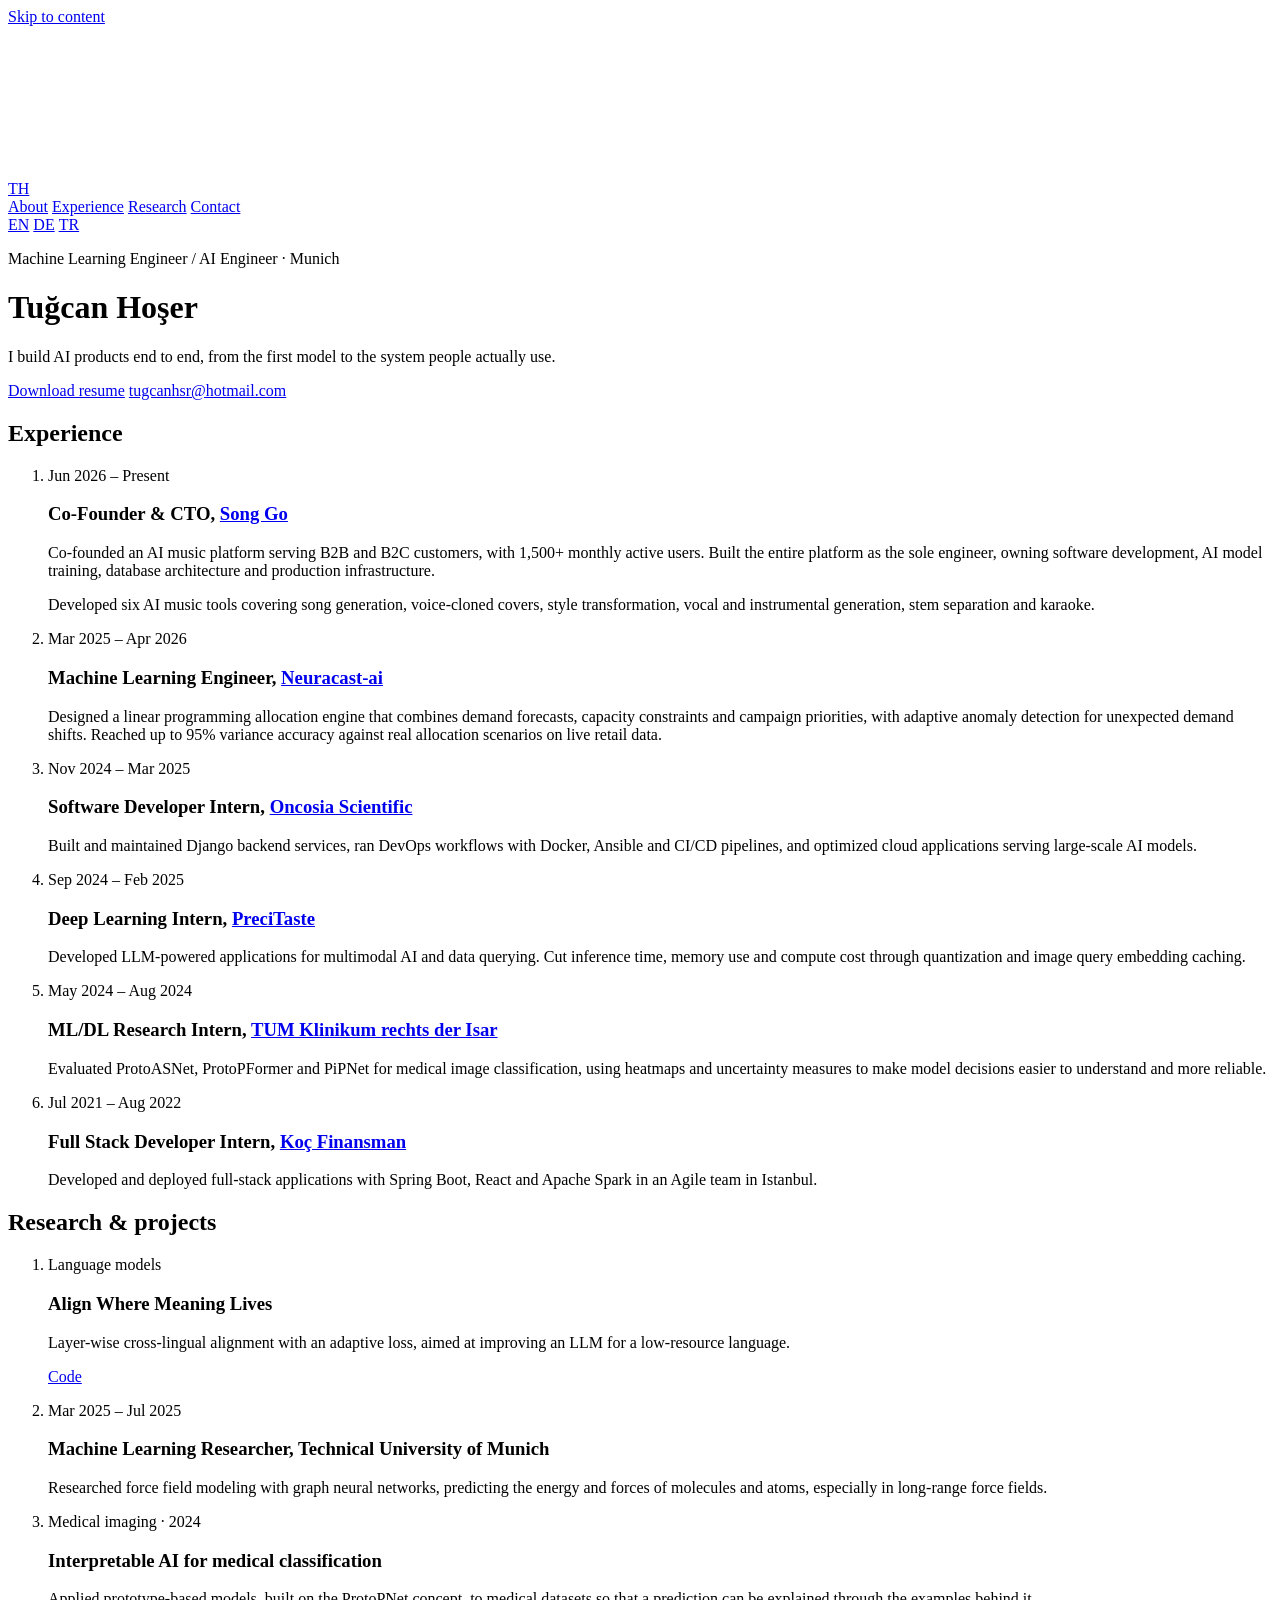
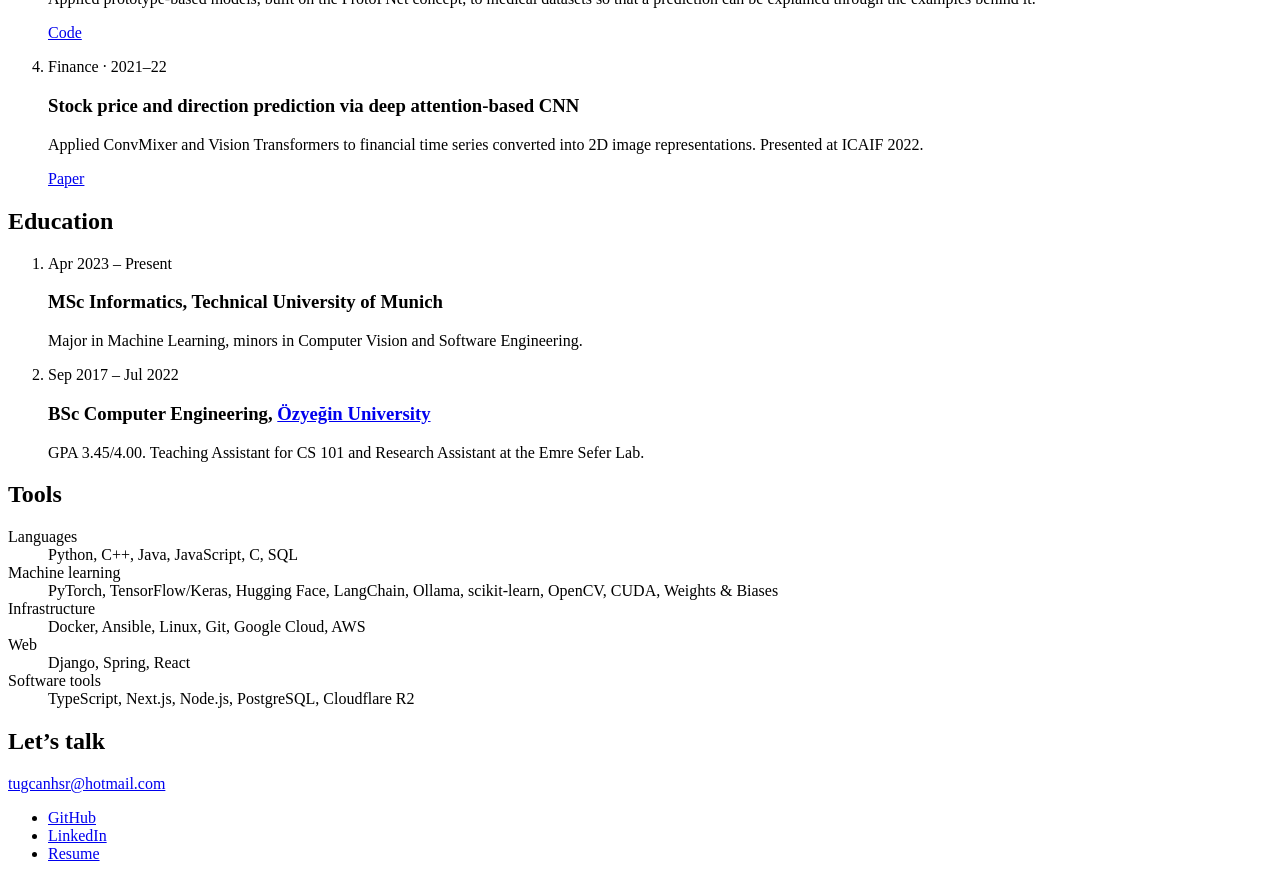
==== public/index.html @ 8f58df99 "Add personal portfolio site Static multi-language site (EN, DE, TR) with home and about pages." ====
<!doctype html>
<html lang="en">
<head>
  <meta charset="utf-8">
  <meta name="viewport" content="width=device-width, initial-scale=1">
  <title>Tuğcan Hoşer — Machine Learning Engineer / AI Engineer</title>
  <meta name="description" content="Machine Learning Engineer in Munich and MSc Informatics student at TUM, working on deep learning, multi-modal models, model optimization and production AI systems.">
  <link rel="canonical" href="https://tugcanhoser.com/">
  <link rel="alternate" hreflang="en" href="https://tugcanhoser.com/">
  <link rel="alternate" hreflang="de" href="https://tugcanhoser.com/de/">
  <link rel="alternate" hreflang="tr" href="https://tugcanhoser.com/tr/">
  <link rel="alternate" hreflang="x-default" href="https://tugcanhoser.com/">
  <link rel="icon" href="/favicon.svg?v=4" type="image/svg+xml">
  <meta name="theme-color" content="#f6f4ee" media="(prefers-color-scheme: light)">
  <meta name="theme-color" content="#11181a" media="(prefers-color-scheme: dark)">
  <meta property="og:type" content="profile">
  <meta property="og:url" content="https://tugcanhoser.com/">
  <meta property="og:title" content="Tuğcan Hoşer — Machine Learning Engineer / AI Engineer">
  <meta property="og:description" content="Deep learning, multi-modal models, model optimization and production AI systems. Based in Munich.">
  <link rel="preload" href="/fonts/newsreader-latin-wght-normal.woff2" as="font" type="font/woff2" crossorigin>
  <link rel="stylesheet" href="/styles.css?v=4">
  <script type="application/ld+json">
  {
    "@context": "https://schema.org",
    "@type": "Person",
    "name": "Tuğcan Hoşer",
    "url": "https://tugcanhoser.com/",
    "jobTitle": "Machine Learning Engineer / AI Engineer",
    "address": { "@type": "PostalAddress", "addressLocality": "Munich", "addressCountry": "DE" },
    "alumniOf": "Özyeğin University",
    "sameAs": [
      "https://github.com/Tugcannn",
      "https://www.linkedin.com/in/tu%C4%9Fcan-ho%C5%9Fer-4b62b41b5/"
    ]
  }
  </script>
</head>
<body>
  <a class="skip" href="#main">Skip to content</a>

  <header class="hero">
    <canvas id="field" aria-hidden="true"></canvas>
    <nav class="nav wrap" aria-label="Main">
      <a class="mark" href="/">TH</a>
      <div class="nav-links">
        <a href="/about/">About</a>
        <a href="#experience">Experience</a>
        <a href="#research">Research</a>
        <a href="#contact">Contact</a>
        <div class="lang" role="group" aria-label="Language">
          <a href="/" lang="en" aria-current="true">EN</a>
          <a href="/de/" lang="de">DE</a>
          <a href="/tr/" lang="tr">TR</a>
        </div>
      </div>
    </nav>
    <div class="hero-body wrap">
      <p class="eyebrow">Machine Learning Engineer / AI Engineer · Munich</p>
      <h1>Tuğcan Hoşer</h1>
      <p class="lede">I build AI products end to end, from the first model to the system people actually use.</p>
      <p class="actions">
        <a class="button" href="/tugcan-hoser-resume.pdf">Download resume</a>
        <a class="text-link" href="mailto:tugcanhsr@hotmail.com">tugcanhsr@hotmail.com</a>
      </p>
    </div>
  </header>

  <main id="main">
    <section class="section wrap" id="experience">
      <h2>Experience</h2>
      <ol class="rows">
        <li class="row">
          <p class="when">Jun 2026 – Present</p>
          <div>
            <h3>Co-Founder &amp; CTO, <a href="https://www.songgo.io">Song Go</a></h3>
            <p>Co-founded an AI music platform serving B2B and B2C customers, with 1,500+ monthly active users. Built the entire platform as the sole engineer, owning software development, AI model training, database architecture and production infrastructure.</p>
            <p>Developed six AI music tools covering song generation, voice-cloned covers, style transformation, vocal and instrumental generation, stem separation and karaoke.</p>
          </div>
        </li>
        <li class="row">
          <p class="when">Mar 2025 – Apr 2026</p>
          <div>
            <h3>Machine Learning Engineer, <a href="https://neuracast-ai.com/en">Neuracast-ai</a></h3>
            <p>Designed a linear programming allocation engine that combines demand forecasts, capacity constraints and campaign priorities, with adaptive anomaly detection for unexpected demand shifts. Reached up to 95% variance accuracy against real allocation scenarios on live retail data.</p>
          </div>
        </li>
        <li class="row">
          <p class="when">Nov 2024 – Mar 2025</p>
          <div>
            <h3>Software Developer Intern, <a href="https://www.oncosia.de/">Oncosia Scientific</a></h3>
            <p>Built and maintained Django backend services, ran DevOps workflows with Docker, Ansible and CI/CD pipelines, and optimized cloud applications serving large-scale AI models.</p>
          </div>
        </li>
        <li class="row">
          <p class="when">Sep 2024 – Feb 2025</p>
          <div>
            <h3>Deep Learning Intern, <a href="https://precitaste.com/eu/">PreciTaste</a></h3>
            <p>Developed LLM-powered applications for multimodal AI and data querying. Cut inference time, memory use and compute cost through quantization and image query embedding caching.</p>
          </div>
        </li>
        <li class="row">
          <p class="when">May 2024 – Aug 2024</p>
          <div>
            <h3>ML/DL Research Intern, <a href="https://www.mri.tum.de/">TUM Klinikum rechts der Isar</a></h3>
            <p>Evaluated ProtoASNet, ProtoPFormer and PiPNet for medical image classification, using heatmaps and uncertainty measures to make model decisions easier to understand and more reliable.</p>
          </div>
        </li>
        <li class="row">
          <p class="when">Jul 2021 – Aug 2022</p>
          <div>
            <h3>Full Stack Developer Intern, <a href="https://www.kocfinans.com.tr/en">Koç Finansman</a></h3>
            <p>Developed and deployed full-stack applications with Spring Boot, React and Apache Spark in an Agile team in Istanbul.</p>
          </div>
        </li>
      </ol>
    </section>

    <section class="section wrap" id="research">
      <h2>Research &amp; projects</h2>
      <ol class="rows">
        <li class="row">
          <p class="when">Language models</p>
          <div>
            <h3>Align Where Meaning Lives</h3>
            <p>Layer-wise cross-lingual alignment with an adaptive loss, aimed at improving an LLM for a low-resource language.</p>
            <p class="links"><a href="https://github.com/Tugcannn/improving-an-llm-for-a-low-resource-language">Code</a></p>
          </div>
        </li>
        <li class="row">
          <p class="when">Mar 2025 – Jul 2025</p>
          <div>
            <h3>Machine Learning Researcher, Technical University of Munich</h3>
            <p>Researched force field modeling with graph neural networks, predicting the energy and forces of molecules and atoms, especially in long-range force fields.</p>
          </div>
        </li>
        <li class="row">
          <p class="when">Medical imaging · 2024</p>
          <div>
            <h3>Interpretable AI for medical classification</h3>
            <p>Applied prototype-based models, built on the ProtoPNet concept, to medical datasets so that a prediction can be explained through the examples behind it.</p>
            <p class="links"><a href="https://github.com/Tugcannn/ProtoAsNet">Code</a></p>
          </div>
        </li>
        <li class="row">
          <p class="when">Finance · 2021–22</p>
          <div>
            <h3>Stock price and direction prediction via deep attention-based CNN</h3>
            <p>Applied ConvMixer and Vision Transformers to financial time series converted into 2D image representations. Presented at ICAIF 2022.</p>
            <p class="links"><a href="https://dl.acm.org/doi/pdf/10.1145/3533271.3561738">Paper</a></p>
          </div>
        </li>
      </ol>
    </section>

    <section class="section wrap" id="education">
      <h2>Education</h2>
      <ol class="rows">
        <li class="row">
          <p class="when">Apr 2023 – Present</p>
          <div>
            <h3>MSc Informatics, Technical University of Munich</h3>
            <p>Major in Machine Learning, minors in Computer Vision and Software Engineering.</p>
          </div>
        </li>
        <li class="row">
          <p class="when">Sep 2017 – Jul 2022</p>
          <div>
            <h3>BSc Computer Engineering, <a href="https://www.ozyegin.edu.tr/en">Özyeğin University</a></h3>
            <p>GPA 3.45/4.00. Teaching Assistant for CS 101 and Research Assistant at the Emre Sefer Lab.</p>
          </div>
        </li>
      </ol>
    </section>

    <section class="section wrap" id="skills">
      <h2>Tools</h2>
      <dl class="tools">
        <div><dt>Languages</dt><dd>Python, C++, Java, JavaScript, C, SQL</dd></div>
        <div><dt>Machine learning</dt><dd>PyTorch, TensorFlow/Keras, Hugging Face, LangChain, Ollama, scikit-learn, OpenCV, CUDA, Weights &amp; Biases</dd></div>
        <div><dt>Infrastructure</dt><dd>Docker, Ansible, Linux, Git, Google Cloud, AWS</dd></div>
        <div><dt>Web</dt><dd>Django, Spring, React</dd></div>
        <div><dt>Software tools</dt><dd>TypeScript, Next.js, Node.js, PostgreSQL, Cloudflare R2</dd></div>
      </dl>
    </section>
  </main>

  <footer class="contact wrap" id="contact">
    <h2>Let’s talk</h2>
    <p class="contact-line"><a href="mailto:tugcanhsr@hotmail.com">tugcanhsr@hotmail.com</a></p>
    <ul class="contact-links">
      <li><a href="https://github.com/Tugcannn">GitHub</a></li>
      <li><a href="https://www.linkedin.com/in/tu%C4%9Fcan-ho%C5%9Fer-4b62b41b5/">LinkedIn</a></li>
      <li><a href="/tugcan-hoser-resume.pdf">Resume</a></li>
    </ul>
  </footer>

  <script src="/field.js" defer></script>
</body>
</html>
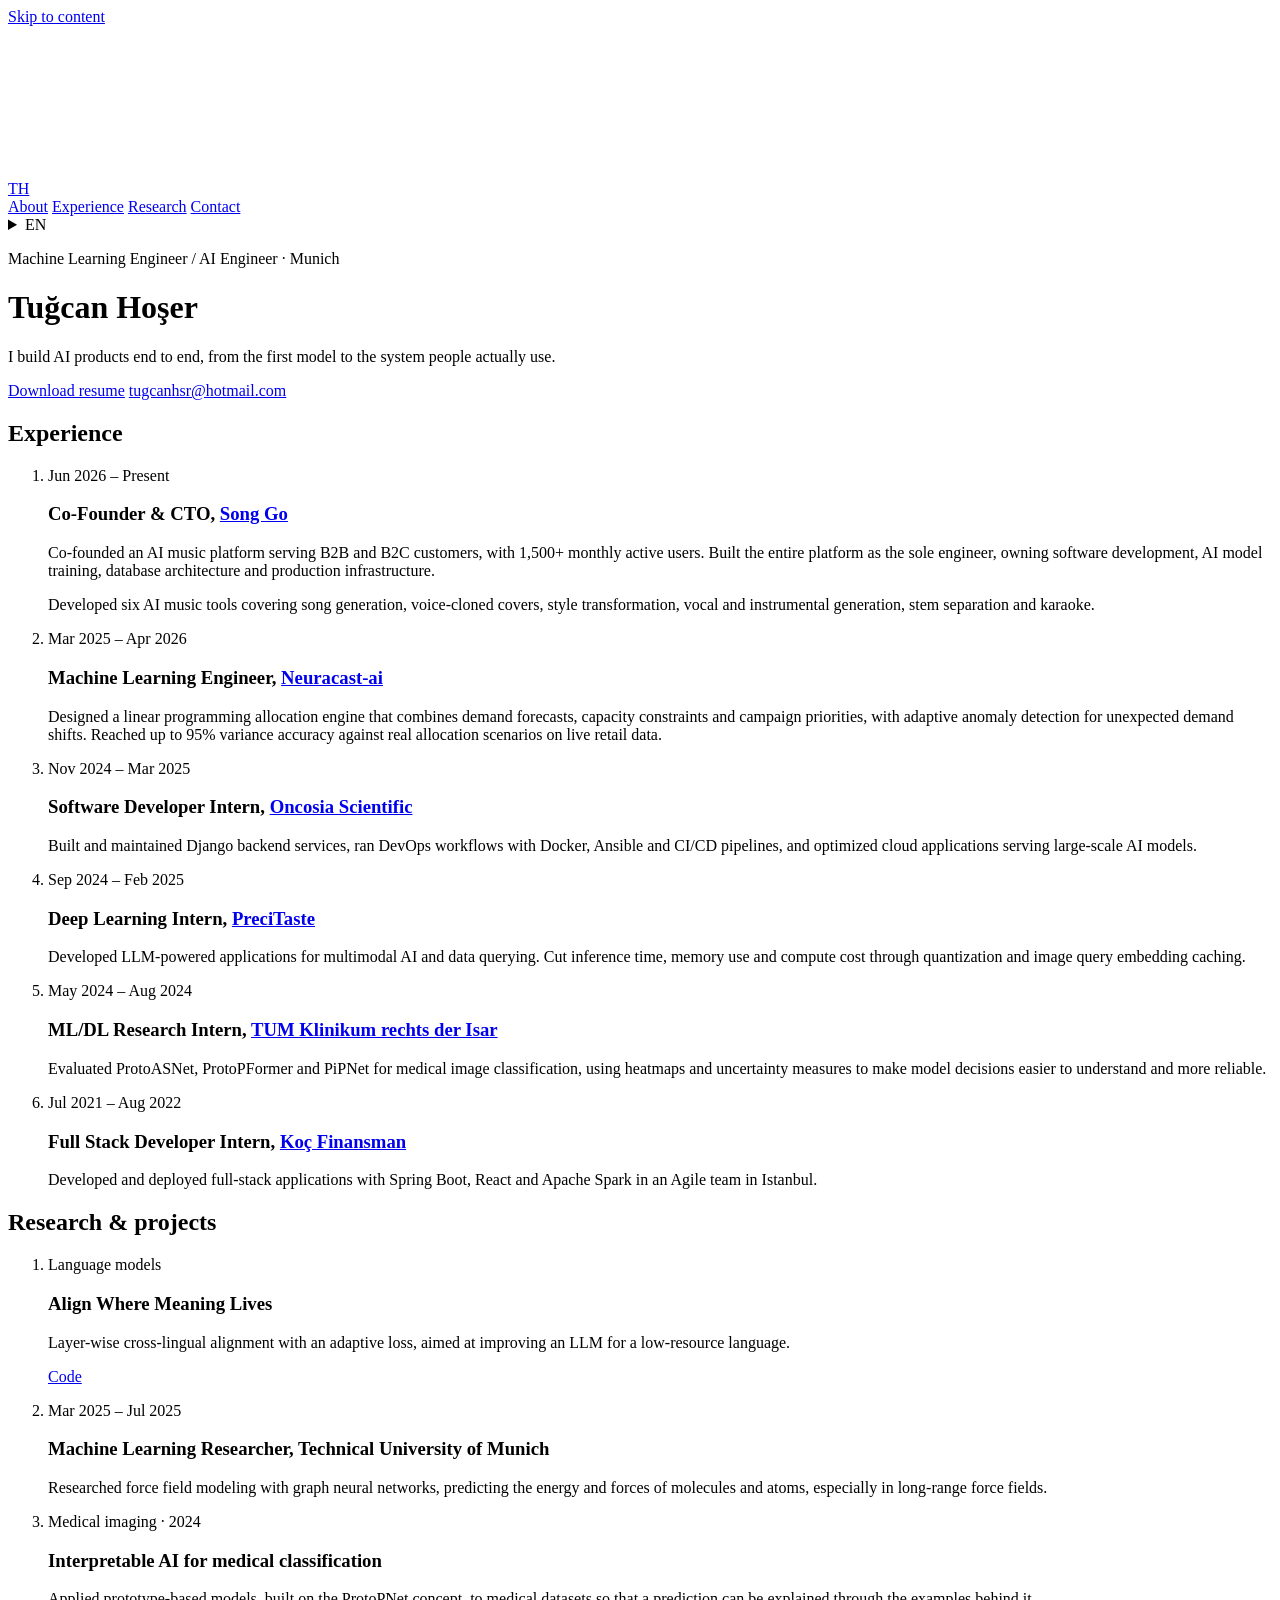
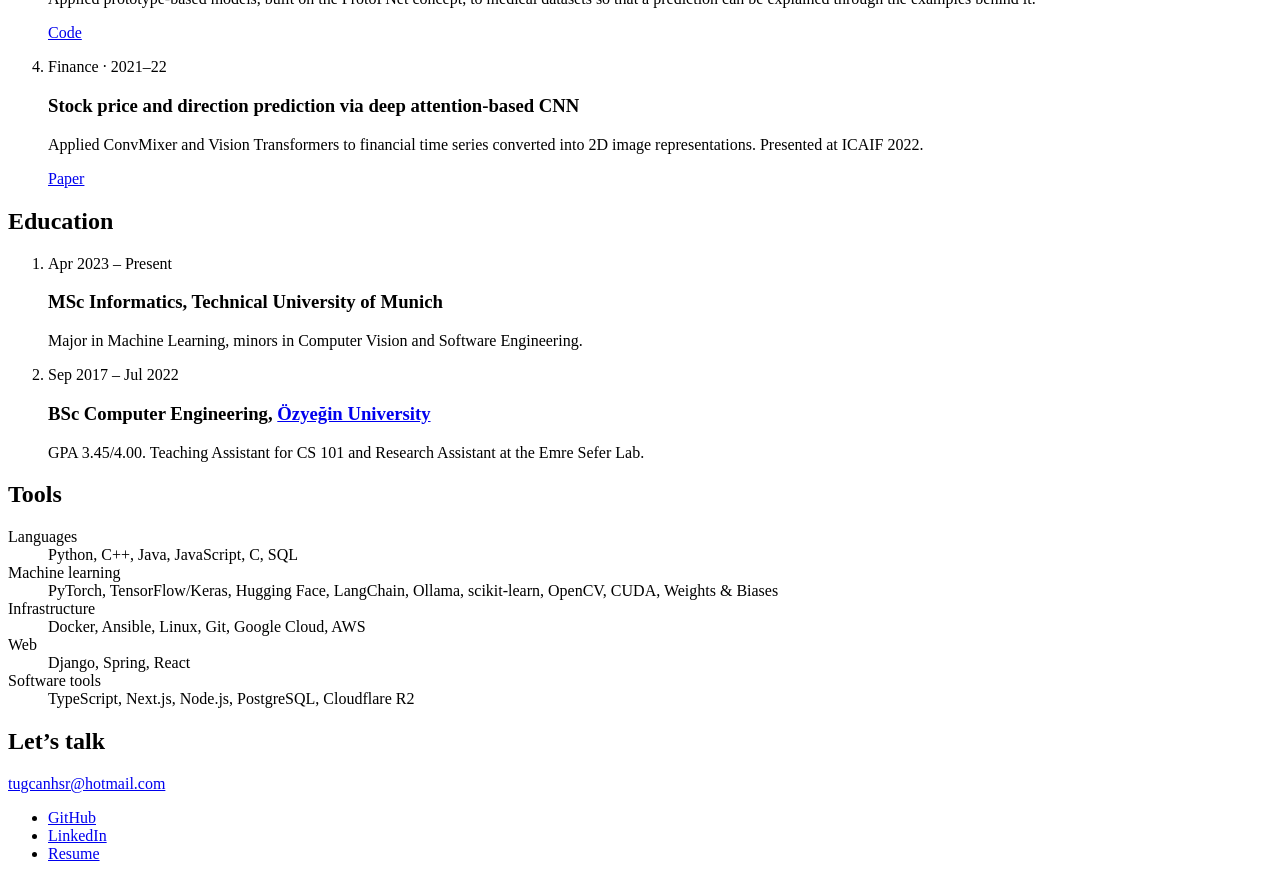
==== commit 7ab243b7: "Use a dropdown for the language switcher" ====
--- a/public/index.html
+++ b/public/index.html
@@ -18,7 +18,7 @@
   <meta property="og:title" content="Tuğcan Hoşer — Machine Learning Engineer / AI Engineer">
   <meta property="og:description" content="Deep learning, multi-modal models, model optimization and production AI systems. Based in Munich.">
   <link rel="preload" href="/fonts/newsreader-latin-wght-normal.woff2" as="font" type="font/woff2" crossorigin>
-  <link rel="stylesheet" href="/styles.css?v=4">
+  <link rel="stylesheet" href="/styles.css?v=5">
   <script type="application/ld+json">
   {
     "@context": "https://schema.org",
@@ -47,11 +47,14 @@
         <a href="#experience">Experience</a>
         <a href="#research">Research</a>
         <a href="#contact">Contact</a>
-        <div class="lang" role="group" aria-label="Language">
-          <a href="/" lang="en" aria-current="true">EN</a>
-          <a href="/de/" lang="de">DE</a>
-          <a href="/tr/" lang="tr">TR</a>
-        </div>
+        <details class="lang">
+          <summary aria-label="Language">EN</summary>
+          <div class="lang-menu">
+            <a href="/" lang="en" aria-current="true">English</a>
+            <a href="/de/" lang="de">Deutsch</a>
+            <a href="/tr/" lang="tr">Türkçe</a>
+          </div>
+        </details>
       </div>
     </nav>
     <div class="hero-body wrap">
@@ -195,5 +198,6 @@
   </footer>
 
   <script src="/field.js" defer></script>
+  <script src="/lang.js" defer></script>
 </body>
 </html>
